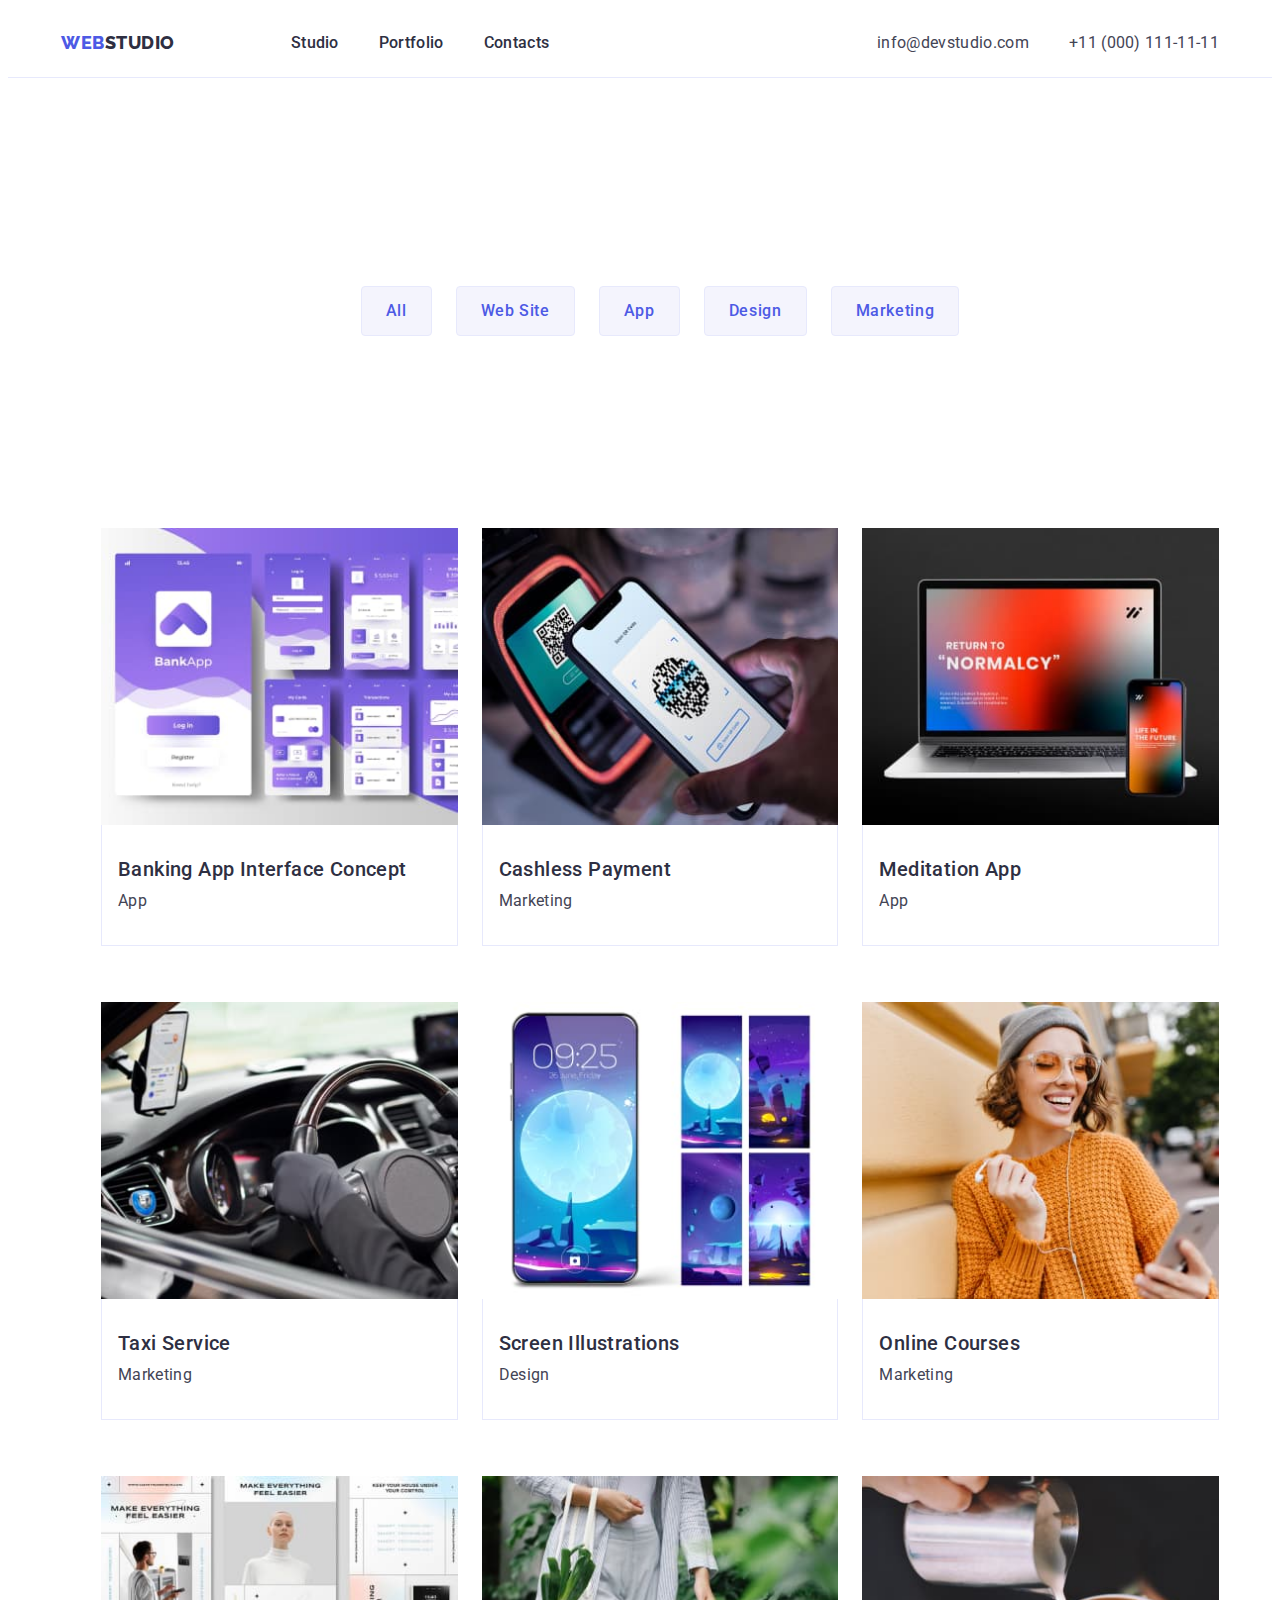
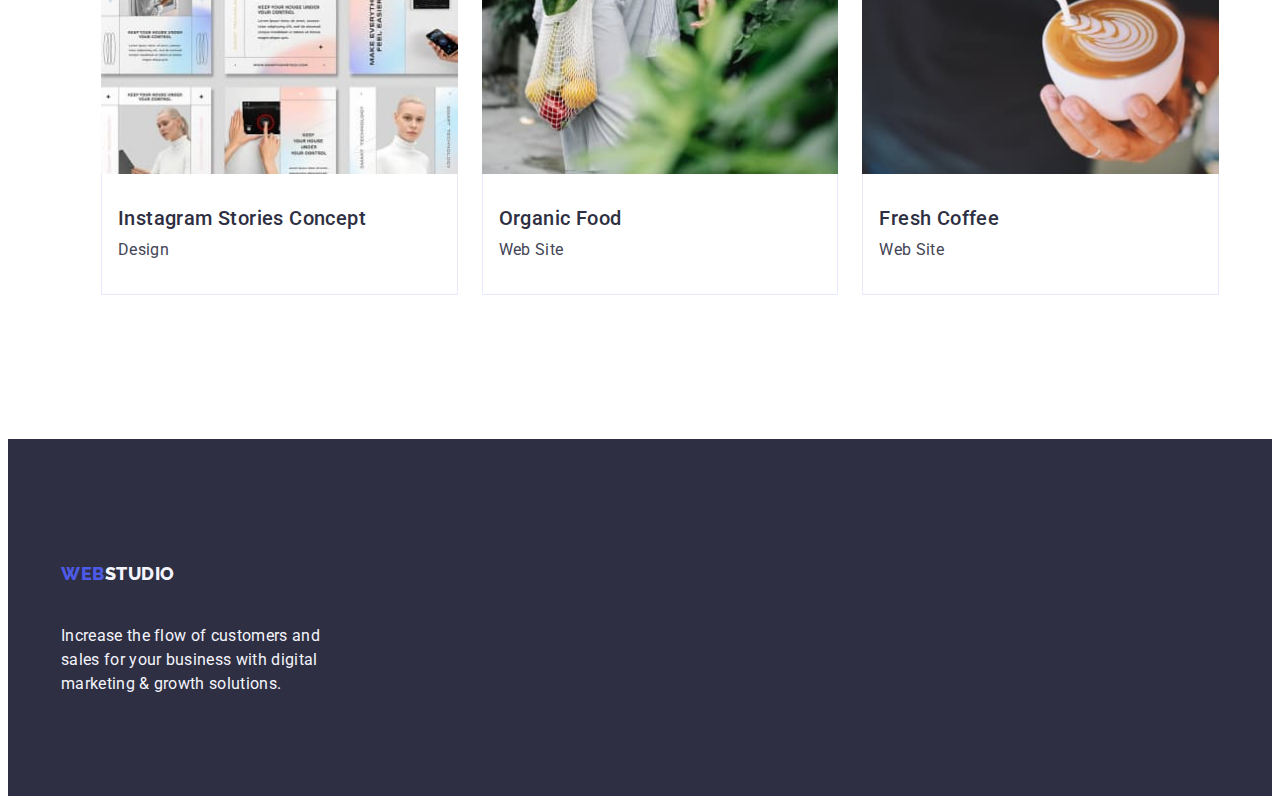
==== portfolio.html @ 6eb322ee "Initial commit" ====
<!DOCTYPE html>
<html lang="en">
  <head>
    <meta charset="UTF-8" />
    <meta name="viewport" content="width=device-width, initial-scale=1.0" />
    <title>Portfolio</title>
    <link rel="preconnect" href="https://fonts.googleapis.com" />
    <link rel="preconnect" href="https://fonts.gstatic.com" crossorigin />
    <link
      href="https://fonts.googleapis.com/css2?family=Raleway:wght@800&family=Roboto:wght@400;500;700&display=swap"
      rel="stylesheet"
    />
    <link
      rel="stylesheet"
      href="https://cdnjs.cloudflare.com/ajax/libs/modern-normalize/2.0.0/modern-normalize.min.css"
      integrity="sha512-4xo8blKMVCiXpTaLzQSLSw3KFOVPWhm/TRtuPVc4WG6kUgjH6J03IBuG7JZPkcWMxJ5huwaBpOpnwYElP/m6wg=="
      crossorigin="anonymous"
      referrerpolicy="no-referrer"
    />
    <link rel="stylesheet" href="css/styles.css" />
  </head>
  <body class="portfolio">
    <!-- Header -->
    <header class="headder-top">
      <div class="container nav-container">
        <nav class="link nav-headder">
          <a href="/" class="logo-link link"
            >Web<span class="link-header">Studio</span></a
          >

          <ul class="list hedder-menu">
            <li class="list-item">
              <a href="./index.html" class="nav-link link">Studio</a>
            </li>
            <li class="list-item">
              <a href="./portfolio.html" class="nav-link link">Portfolio</a>
            </li>
            <li class="list-item">
              <a href="" class="nav-link link">Contacts</a>
            </li>
          </ul>
        </nav>

        <address class="address">
          <ul class="list adress-list">
            <li class="contact-link">
              <a href="maito:info@devstudio.com" class="contact-link link"
                >info@devstudio.com</a
              >
            </li>
            <li class="contact-link">
              <a href="tel:+110001111111" class="contact-link link"
                >+11 (000) 111-11-11</a
              >
            </li>
          </ul>
        </address>
      </div>
    </header>

    <!-- main content -->
    <!-- section 1 -->
    <main>
      <section class="section portfolio">
        <div class="container">
          <h1 class="visually-hidden">Apps</h1>
          <ul class="list portfolio-buuton">
            <li>
              <button type="button" class="button-portfolio">All</button>
            </li>
            <li>
              <button type="button" class="button-portfolio">Web Site</button>
            </li>
            <li>
              <button type="button" class="button-portfolio">App</button>
            </li>
            <li>
              <button type="button" class="button-portfolio">Design</button>
            </li>
            <li>
              <button type="button" class="button-portfolio">Marketing</button>
            </li>
          </ul>

          <ul class="list portfolio-apps">
            <li class="portfolio-apps-list link">
              <a href="" class="link">
                <img
                  src="./images/img.jpg"
                  alt="Banking App Interface Concept"
                  width="360"
                  class="img"
                />

                <div class="portfolio-apps-text">
                  <h2 class="portfolio-title">Banking App Interface Concept</h2>
                  <p class="portfolio-text">App</p>
                </div>
              </a>
            </li>
            <li class="link portfolio-apps-list">
              <a href="" class="link">
                <img
                  src="./images/cashless.jpg"
                  alt="Cashless Payment"
                  width="360"
                  class="img"
                />

                <div class="portfolio-apps-text">
                  <h2 class="portfolio-title">Cashless Payment</h2>
                  <p class="portfolio-text">Marketing</p>
                </div>
              </a>
            </li>
            <li class="link portfolio-apps-list">
              <a href="" class="link">
                <img
                  src="./images/meditation.jpg"
                  alt="Meditation App"
                  width="360"
                  class="img"
                />

                <div class="portfolio-apps-text">
                  <h2 class="portfolio-title">Meditation App</h2>
                  <p class="portfolio-text">App</p>
                </div>
              </a>
            </li>
            <li class="link portfolio-apps-list">
              <a href="" class="link">
                <img
                  src="./images/taxi.jpg"
                  alt="Taxi Service"
                  width="360"
                  class="img"
                />

                <div class="portfolio-apps-text">
                  <h2 class="portfolio-title">Taxi Service</h2>
                  <p class="portfolio-text">Marketing</p>
                </div>
              </a>
            </li>
            <li class="link portfolio-apps-list">
              <a href="" class="link">
                <img
                  src="./images/screen.jpg"
                  alt="Screen Illustrations"
                  width="360"
                  class="img"
                />

                <div class="portfolio-apps-text">
                  <h2 class="portfolio-title">Screen Illustrations</h2>
                  <p class="portfolio-text">Design</p>
                </div>
              </a>
            </li>
            <li class="link portfolio-apps-list">
              <a href="" class="link">
                <img
                  src="./images/online.jpg"
                  alt="Online Courses"
                  width="360"
                  class="img"
                />

                <div class="portfolio-apps-text">
                  <h2 class="portfolio-title">Online Courses</h2>
                  <p class="portfolio-text">Marketing</p>
                </div>
              </a>
            </li>
            <li class="link portfolio-apps-list">
              <a href="" class="link">
                <img
                  src="./images/intagram.jpg"
                  alt="Instagram Stories Concept"
                  width="360"
                  class="img"
                />

                <div class="portfolio-apps-text">
                  <h2 class="portfolio-title">Instagram Stories Concept</h2>
                  <p class="portfolio-text">Design</p>
                </div>
              </a>
            </li>
            <li class="link portfolio-apps-list">
              <a href="" class="link">
                <img
                  src="./images/organic.jpg"
                  alt="Organic Food"
                  width="360"
                  class="img"
                />

                <div class="portfolio-apps-text">
                  <h2 class="portfolio-title">Organic Food</h2>
                  <p class="portfolio-text">Web Site</p>
                </div>
              </a>
            </li>
            <li class="link portfolio-apps-list">
              <a href="" class="link">
                <img
                  src="./images/fresh.jpg"
                  alt="Fresh Coffee"
                  width="360"
                  class="img"
                />

                <div class="portfolio-apps-text">
                  <h2 class="portfolio-title">Fresh Coffee</h2>
                  <p class="portfolio-text">Web Site</p>
                </div>
              </a>
            </li>
          </ul>
        </div>
      </section>
    </main>
    <!-- footer -->
    <footer class="footer">
      <div class="container">
        <a
          href="/"
          class="logo-footer logo-link link"
          style="display: inline-block"
          >Web<span class="link-footer">Studio</span></a
        >
        <p class="text-footer">
          Increase the flow of customers and sales for your business with
          digital marketing & growth solutions.
        </p>
      </div>
    </footer>
  </body>
</html>
---- css/styles.css ----
:root {
    --main-color: #434455;
    --link-color: #2e2f42;
    --logo-color: #4d5ae5;
    --span-color: #2e2f42;
    --contact-color: #434455;
}

body.main {
    color: #434455;
    background-color: #FFFFFF;
    font-family: "Roboto", sans-serif;
    width: 100%;
}

ul {
    list-style-type: none;
    margin-left: 0;
}

h1, h2, h3, h4, h5, h6, p{
    margin: 0;
  }

img {
    display: block;
    max-width: 100%;
    height: auto;
}
/* site nav */
.container {
    max-width: 1158px;
    padding-left: 15px;
    padding-right: 15px; 
    margin-left:  auto;
    margin-right: auto;
}

.nav-container {
    display: flex;
    align-items: center;
    justify-content: space-between;
}
.nav-headder {
    display: flex;
    align-self: center;
    align-items: center; 
}

.headder-top {
    border-bottom: 1px solid #e7e9fc;
}

.link {
    text-decoration: none;
}
.logo-link {
    margin-right: 76px;
    padding: 24px 0;
    font-family: Raleway, sans-serif;
    color: var(--iris, #4d5ae5);
    font-size: 18px;
    font-weight: 800;
    line-height: 1.17;
    letter-spacing: 0.54px;
    text-transform: uppercase;
}
.link-header {
    color: var(--navyblue, #2E2F42);
    font-family: "Raleway", sans-serif;
    font-size: 18px;
    font-style: normal;
    font-weight: 800;
    line-height: 21px;
    letter-spacing: 0.54px;
    text-transform: uppercase;
    line-height: 1.17
}

.list {
    list-style: none;
}

.hedder-menu {
    display: flex;
    align-self: center;
    gap: 40px;
}
.list-item {
    color: #2e2f42;
    font-weight: 500;
    font-size: 16px;
    line-height: 1.5;
    letter-spacing: 0.02em;
    display: block;
}
.list-item:hover {
    color: #404bbf;
}

.list-item:focus{
    color: #404bbf;
}
.nav-link {
    color: #2e2f42;
    font-weight: 500;
    font-size: 16px;
    line-height: 1.5;
    letter-spacing: 0.02em;
    transition: color 0.3s ease;
    padding: 24px 0;
}

.nav-link:focus {
    color: #404bbf;
}

.nav-link:hover {
    color: #404bbf;
}

address {
    font-style: normal;
}
.adress-list {
    display: flex;
    gap: 40px;
}
.contact-list {
    display: block;
    padding: 24px 0;
}
.contact-link {
    font-size: 16px;
    line-height: 1.5;
    letter-spacing: 0.02em;
    color: #434455;
}

.contact-link {
    text-decoration: none;
}
.contact-link:hover,
.contact-link:focus {
    color: #404bbf;
}

/* main */
.custom-section{
    background-color: #2e2f42;
    padding: 188px 0;
}
.hero-text {
    color: #ffffff;
    text-align: center;
    font-size: 56px;
    font-weight: 700;
    line-height: 1.07;
    letter-spacing: 0.02em;
    max-width: 496px;
    margin: 0 auto;
    margin-bottom: 48px;
}

.hero-button {
    background-color: #4D5AE5; 
    display: block;
    min-width: 169px;
    font-family: "Roboto", sans-serif;
    font-weight: 500;
    font-size: 16px;
    line-height: 1.5;
    letter-spacing: 0.04em;
    color: #ffffff;
    cursor: pointer;
    height: 56px;
    border: none;
   border-radius: 4px;
   margin-top: 48px;
  margin: 0 auto ;
  min-width: 169px;

}

.hero-button:hover {
    background: var(--ocean, #404BBF);
}
.hero-button:focus {
    background: var(--ocean, #404BBF);
}

/* section two */
.section-two {
    padding: 120px 0;
}

.section-two-list {
    display: flex;
    gap: 24px;
}

.section-two-list-order {
    width: calc((100% - 72px) / 4);
}
.visually-hidden {
    position: absolute;
    width: 1px;
    height: 1px;
    margin: -1px;
    border: 0;
    padding: 0;
    white-space: nowrap;
    clip-path: inset(100%);
    clip: rect(0 0 0 0);
    overflow: hidden;
}
.section-two-title {
    color: #2e2f42;
    font-size: 20px;
    font-weight: 500;
    line-height: 1.2;
    letter-spacing: 0.02em;
    margin-bottom: 8px;
}
.section-two-text {
    color: var(--slate, #434455);
    font-size: 16px;
    font-weight: 400;
    line-height: 1.5;
    letter-spacing: 0.02em;
}
/* section 3 */
.section-three {
    padding-bottom: 120px;
    padding-top: 0;
}
.section-three-title {
    color: var(--navyblue, #2E2F42);
    text-align: center;
    font-size: 36px;
    font-weight: 700;
    line-height: 1.11;
    letter-spacing: 0.02em;
    text-transform: capitalize;
    margin-bottom: 72px; 
}

.section-thee-list {
    display: flex;
    gap: 24px;
}

.section-thee-list-order {
    width: calc((100% - 48px) / 3);
}
/* section 4 */
.section-our-team {
    background: var(--cloud, #F4F4FD);
    padding: 120px 0;
}

.section-four-tile {
    color: var(--navyblue, #2E2F42);
    text-align: center;
    font-size: 36px;
    font-weight: 700;
    line-height: 1.11;
    letter-spacing: 0.02em;
    text-transform: capitalize;
    margin-bottom: 72px;
}

.section-our-team-list {
    display: flex;
    gap: 24px;
}
.our-team {
    width: calc((100% - 72px) / 4);
    background-color: #FFFFFF;
    border-radius: 0px 0px 4px 4px;
}

.team-name {
    padding: 32px 0;
}
.our-team-name {
    font-weight: 500;
    font-size: 20px;
    line-height: 1.2;
    letter-spacing: 0.02em;
    color: #2e2f42;
    text-align: center;
    margin-bottom: 8px;
}
.our-team-text {
    text-align: center;
}
/* footer */
.footer {
    background: var(--navyblue, #2E2F42);
    padding: 100px 0;
}

.logo-footer {
    display: inline-block;
    margin-bottom: 16px;
}

.link-footer {
    color: var(--cloud, #F4F4FD);
    font-family: Raleway;
    font-size: 18px;
    font-style: normal;
    font-weight: 800;
    line-height: 21px;
    letter-spacing: 0.54px;
    text-transform: uppercase;
}

.text-footer {
    color: #f4f4fd;
    font-size: 16px;
    font-weight: 400;
    line-height: 24px;
    letter-spacing: 0.32px;
    max-width: 264px;
}

/* portfolio */
body.portfolio {
    color: #434455;
    font-family: "Roboto", sans-serif;
}

.section {
    padding-top: 96px; 
    padding-bottom: 120px;
}
.portfolio-buuton {
    display: flex;
    justify-content: center;
    gap: 24px;
    margin-bottom: 72px;
    padding-top: 96px; padding-bottom: 120px; 
}
.button-portfolio {
    font-family: "Roboto", sans-serif;
    font-weight: 500;
    font-size: 16px;
    line-height: 1.5;
    letter-spacing: 0.04em;
    color: #4d5ae5;
    background-color:#F4F4FD;
    cursor: pointer;
    display: block;
    padding: 12px 24px;
    border: 1px solid #e7e9fc;
    border-radius: 4px;
}

.button-portfolio:hover {
    color: #FFFFFF;
    background-color: #404BBF;
    border: 1px solid transparent;
}

.button-portfolio:focus {
    color: #FFFFFF;
    background-color: #404BBF;
    border: 1px solid transparent;
}

.portfolio-apps {
    display: flex;
    flex-wrap: wrap; 
    column-gap: 24px;
    row-gap: 48px;
}

.portfolio-apps-list {
    width: calc((100% - 48px) / 3);
    background: white;
}

.portfolio-apps-text {
    padding: 32px 16px;
    border: 1px solid #e7e9fc;
    border-top: none;
    margin-bottom: 8px;
}
.portfolio-title {
    font-weight: 500;
    font-size: 20px;
    line-height: 1.2;
    letter-spacing: 0.02em;
    color: #2e2f42;
    margin-bottom: 8px;
}

.portfolio-text {
    font-size: 16px;
    line-height: 1.5;
    letter-spacing: 0.02em;
    color: #434455;
}
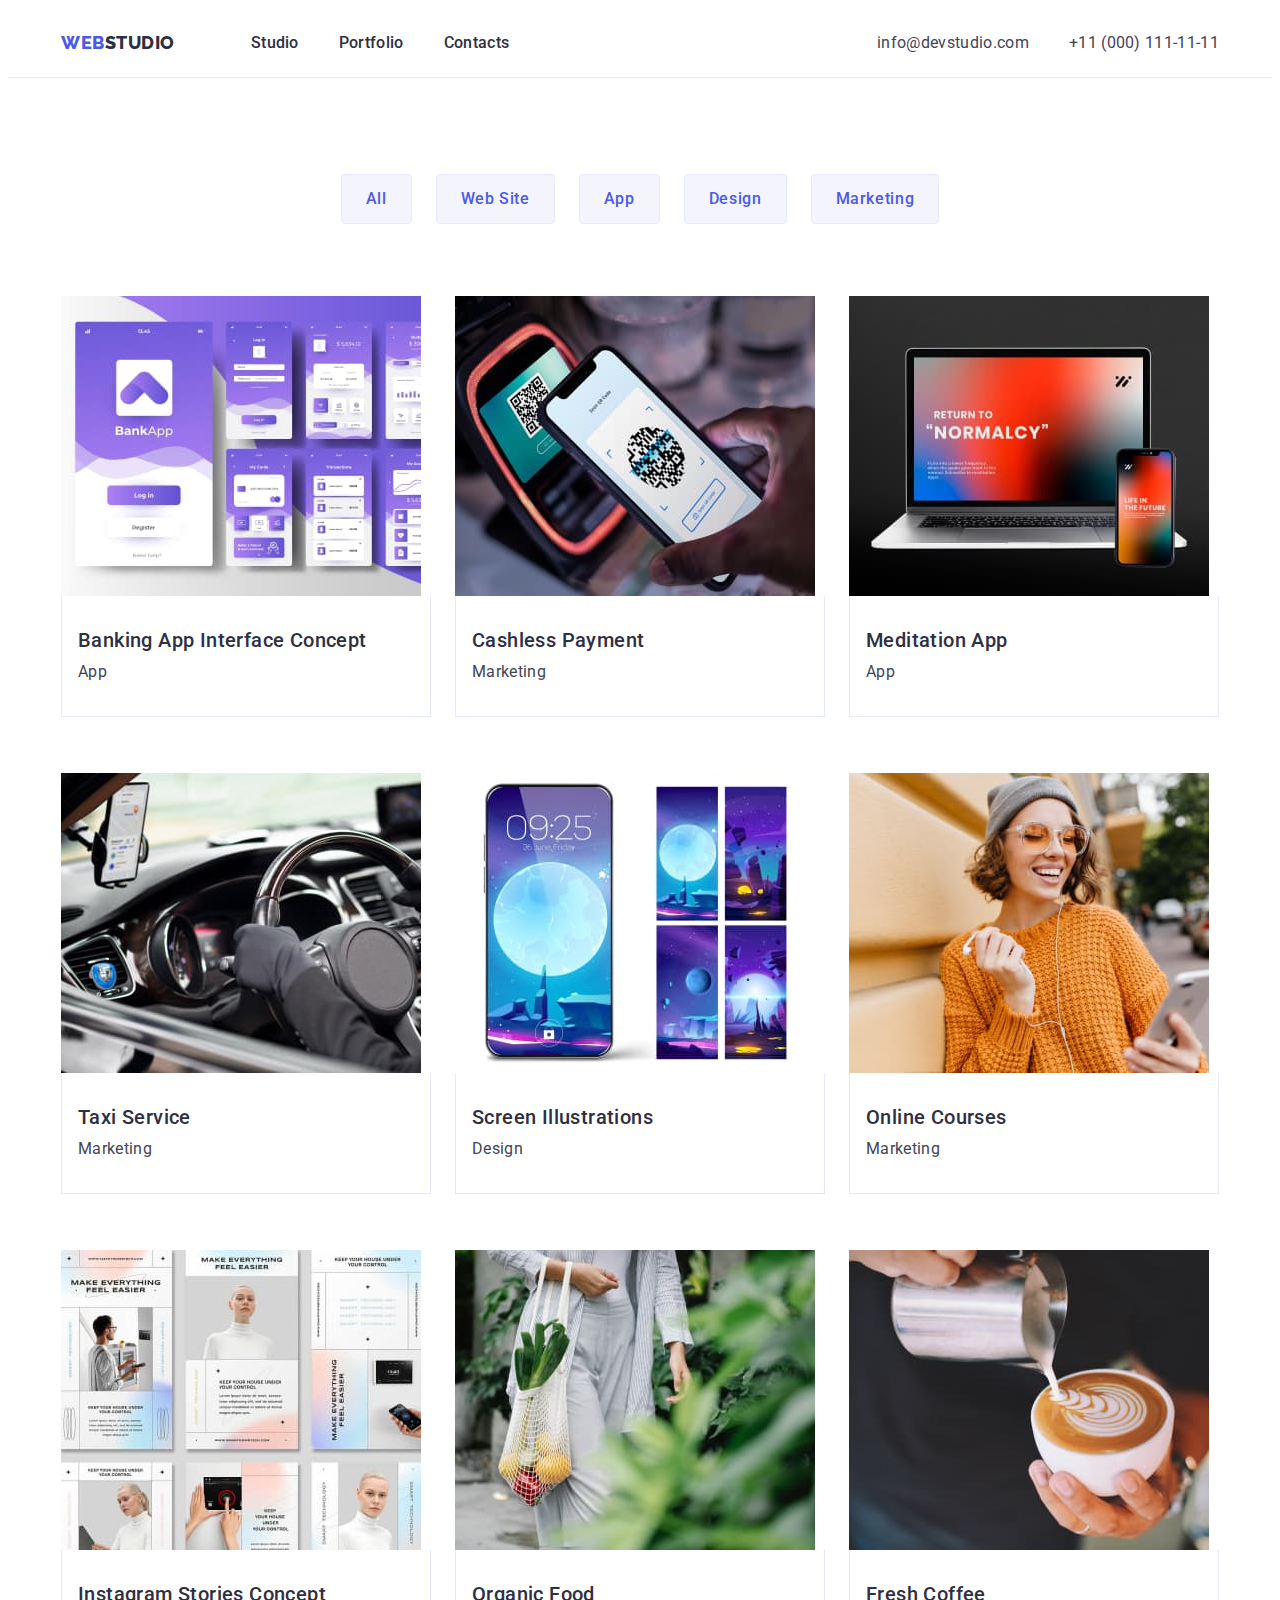
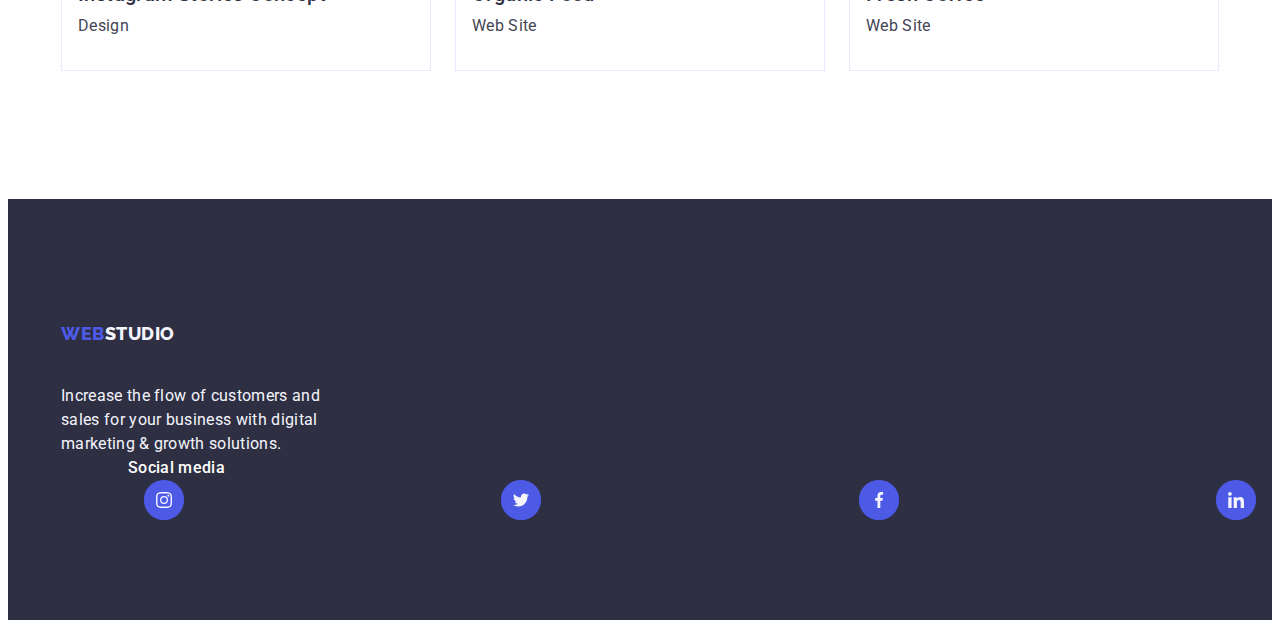
==== commit ac7d50e7: "almost done" ====
--- a/portfolio.html
+++ b/portfolio.html
@@ -84,13 +84,14 @@
 
           <ul class="list portfolio-apps">
             <li class="portfolio-apps-list link">
-              <a href="" class="link">
-                <img
+              <a href="" class="link portfolio-link">
+                <div class="galery__thumb"><img
                   src="./images/img.jpg"
                   alt="Banking App Interface Concept"
                   width="360"
                   class="img"
                 />
+                <p class="galery__overlay">14 Stylish and User-Friendly App Design Concepts · Task Manager App · Calorie Tracker App · Exotic Fruit Ecommerce App · Cloud Storage App</p></div>
 
                 <div class="portfolio-apps-text">
                   <h2 class="portfolio-title">Banking App Interface Concept</h2>
@@ -99,13 +100,14 @@
               </a>
             </li>
             <li class="link portfolio-apps-list">
-              <a href="" class="link">
-                <img
+              <a href="" class="link portfolio-link">
+                <div class="galery__thumb"><img
                   src="./images/cashless.jpg"
                   alt="Cashless Payment"
                   width="360"
                   class="img"
                 />
+                <p class="galery__overlay">14 Stylish and User-Friendly App Design Concepts · Task Manager App · Calorie Tracker App · Exotic Fruit Ecommerce App · Cloud Storage App</p></div>
 
                 <div class="portfolio-apps-text">
                   <h2 class="portfolio-title">Cashless Payment</h2>
@@ -114,13 +116,14 @@
               </a>
             </li>
             <li class="link portfolio-apps-list">
-              <a href="" class="link">
-                <img
+              <a href="" class="link portfolio-link">
+                <div class="galery__thumb"><img
                   src="./images/meditation.jpg"
                   alt="Meditation App"
                   width="360"
                   class="img"
                 />
+                <p class="galery__overlay">14 Stylish and User-Friendly App Design Concepts · Task Manager App · Calorie Tracker App · Exotic Fruit Ecommerce App · Cloud Storage App</p></div>
 
                 <div class="portfolio-apps-text">
                   <h2 class="portfolio-title">Meditation App</h2>
@@ -129,13 +132,14 @@
               </a>
             </li>
             <li class="link portfolio-apps-list">
-              <a href="" class="link">
-                <img
+              <a href="" class="link portfolio-link">
+                <div class="galery__thumb"><img
                   src="./images/taxi.jpg"
                   alt="Taxi Service"
                   width="360"
                   class="img"
                 />
+                <p class="galery__overlay">14 Stylish and User-Friendly App Design Concepts · Task Manager App · Calorie Tracker App · Exotic Fruit Ecommerce App · Cloud Storage App</p></div>
 
                 <div class="portfolio-apps-text">
                   <h2 class="portfolio-title">Taxi Service</h2>
@@ -144,13 +148,14 @@
               </a>
             </li>
             <li class="link portfolio-apps-list">
-              <a href="" class="link">
-                <img
+              <a href="" class="link portfolio-link">
+                <div class="galery__thumb"><img
                   src="./images/screen.jpg"
                   alt="Screen Illustrations"
                   width="360"
                   class="img"
                 />
+                <p class="galery__overlay">14 Stylish and User-Friendly App Design Concepts · Task Manager App · Calorie Tracker App · Exotic Fruit Ecommerce App · Cloud Storage App</p></div>
 
                 <div class="portfolio-apps-text">
                   <h2 class="portfolio-title">Screen Illustrations</h2>
@@ -159,13 +164,14 @@
               </a>
             </li>
             <li class="link portfolio-apps-list">
-              <a href="" class="link">
-                <img
+              <a href="" class="link portfolio-link">
+                <div class="galery__thumb"><img
                   src="./images/online.jpg"
                   alt="Online Courses"
                   width="360"
                   class="img"
                 />
+                <p class="galery__overlay">14 Stylish and User-Friendly App Design Concepts · Task Manager App · Calorie Tracker App · Exotic Fruit Ecommerce App · Cloud Storage App</p></div>
 
                 <div class="portfolio-apps-text">
                   <h2 class="portfolio-title">Online Courses</h2>
@@ -174,13 +180,14 @@
               </a>
             </li>
             <li class="link portfolio-apps-list">
-              <a href="" class="link">
-                <img
+              <a href="" class="link portfolio-link">
+                <div class="galery__thumb"><img
                   src="./images/intagram.jpg"
                   alt="Instagram Stories Concept"
                   width="360"
                   class="img"
                 />
+                <p class="galery__overlay">14 Stylish and User-Friendly App Design Concepts · Task Manager App · Calorie Tracker App · Exotic Fruit Ecommerce App · Cloud Storage App</p></div>
 
                 <div class="portfolio-apps-text">
                   <h2 class="portfolio-title">Instagram Stories Concept</h2>
@@ -189,13 +196,14 @@
               </a>
             </li>
             <li class="link portfolio-apps-list">
-              <a href="" class="link">
-                <img
+              <a href="" class="link portfolio-link">
+                <div class="galery__thumb"><img
                   src="./images/organic.jpg"
                   alt="Organic Food"
                   width="360"
                   class="img"
                 />
+                <p class="galery__overlay">14 Stylish and User-Friendly App Design Concepts · Task Manager App · Calorie Tracker App · Exotic Fruit Ecommerce App · Cloud Storage App</p></div>
 
                 <div class="portfolio-apps-text">
                   <h2 class="portfolio-title">Organic Food</h2>
@@ -204,13 +212,14 @@
               </a>
             </li>
             <li class="link portfolio-apps-list">
-              <a href="" class="link">
-                <img
+              <a href="" class="link portfolio-link">
+                <div class="galery__thumb"><img
                   src="./images/fresh.jpg"
                   alt="Fresh Coffee"
                   width="360"
                   class="img"
                 />
+                <p class="galery__overlay">14 Stylish and User-Friendly App Design Concepts · Task Manager App · Calorie Tracker App · Exotic Fruit Ecommerce App · Cloud Storage App</p></div>
 
                 <div class="portfolio-apps-text">
                   <h2 class="portfolio-title">Fresh Coffee</h2>
@@ -236,6 +245,40 @@
           digital marketing & growth solutions.
         </p>
       </div>
+    </div>
+    <div class="footer__social">
+      <p class="footer__social-title">Social media</p>
+      <ul class="social-links list">
+        <li class="social-links__thumb">
+          <a href="" class="social-links__link link" target="_blank" rel="noopener noreferrer">
+            <svg class="social-links__icon" width="40" height="40">
+              <use href="./images/icons.svg#icon-insta"></use>
+            </svg>
+          </a>
+        </li>
+        <li class="social-links__thumb">
+          <a href="" class="social-links__link link" target="_blank" rel="noopener noreferrer">
+            <svg class="social-links__icon" width="40" height="40">
+              <use href="./images/icons.svg#icon-twitter"></use>
+            </svg>
+          </a>
+        </li>
+        <li class="social-links__thumb">
+          <a href="" class="social-links__link link" target="_blank" rel="noopener noreferrer">
+            <svg class="social-links__icon" width="40" height="40">
+              <use href="./images/icons.svg#icon-facebook"></use>
+            </svg>
+          </a>
+        </li>
+        <li class="social-links__thumb">
+          <a href="" class="social-links__link link" target="_blank" rel="noopener noreferrer">
+            <svg class="social-links__icon" width="40" height="40">
+              <use href="./images/icons.svg#icon-linkedin"></use>
+            </svg>
+          </a>
+        </li>
+      </ul>
+    </div>
     </footer>
   </body>
 </html>
--- a/css/styles.css
+++ b/css/styles.css
@@ -4,6 +4,8 @@
     --logo-color: #4d5ae5;
     --span-color: #2e2f42;
     --contact-color: #434455;
+    --transition-props: 250ms cubic-bezier(0.4, 0, 0.2, 1);
+    --backdrop-bg: rgba(46, 47, 66, 0.40);
 }
 
 body.main {
@@ -13,10 +15,6 @@
     width: 100%;
 }
 
-ul {
-    list-style-type: none;
-    margin-left: 0;
-}
 
 h1, h2, h3, h4, h5, h6, p{
     margin: 0;
@@ -79,6 +77,8 @@
 
 .list {
     list-style: none;
+    padding: 0;
+    margin: 0;
 }
 
 .hedder-menu {
@@ -101,6 +101,21 @@
 .list-item:focus{
     color: #404bbf;
 }
+.current {
+    color: #404bbf;
+}
+
+.current::after {
+    position: absolute;
+    bottom: -1px;
+    left: 0;
+    display: block;
+    height: 4px;
+    width: 100%;
+    content: '';
+    border-radius: 2px;
+    background-color: #404bbf;
+  }
 .nav-link {
     color: #2e2f42;
     font-weight: 500;
@@ -147,8 +162,13 @@
 
 /* main */
 .custom-section{
-    background-color: #2e2f42;
+    max-width: 1440px;
     padding: 188px 0;
+    background-size: cover;
+  background-repeat: no-repeat;
+  background-position: center;
+  background-image: linear-gradient(rgba(46, 47, 66, 0.7),
+        rgba(46, 47, 66, 0.7)), url(../images/background/7e83b6c8ee4603ea892aa8aaebb3c5fe.jpg)
 }
 .hero-text {
     color: #ffffff;
@@ -198,6 +218,16 @@
     display: flex;
     gap: 24px;
 }
+
+.features__icon-thumb {
+    display: flex;
+    justify-content: center;
+    align-items: center;
+    margin-bottom: 8px;
+    padding: 24px 0;
+    border-radius: 4px;
+    background-color: #F4F4FD;
+  }
 
 .section-two-list-order {
     width: calc((100% - 72px) / 4);
@@ -256,7 +286,7 @@
 /* section 4 */
 .section-our-team {
     background: var(--cloud, #F4F4FD);
-    padding: 120px 0;
+    padding: 120px 120px;
 }
 
 .section-four-tile {
@@ -278,6 +308,7 @@
     width: calc((100% - 72px) / 4);
     background-color: #FFFFFF;
     border-radius: 0px 0px 4px 4px;
+    box-shadow: 0px 2px 1px 0px rgba(46, 47, 66, 0.08), 0px 1px 1px 0px rgba(46, 47, 66, 0.16), 0px 1px 6px 0px rgba(46, 47, 66, 0.08);
 }
 
 .team-name {
@@ -295,6 +326,53 @@
 .our-team-text {
     text-align: center;
 }
+  .social-links {
+    display: flex;
+    justify-content: space-between;
+    align-items: center;
+    padding: 0 16px;
+  }
+
+  .social-links__link {
+    display: flex;
+    justify-content: center;
+    align-items: center;
+    width: 40px;
+    height: 40px;
+    border-radius: 50%;
+    background-color: #404BBF;
+  }
+
+  /* section 5 */
+.customers {
+    padding: 120px 0;
+}
+
+.customers__title {
+    margin-bottom: 72px;
+    color: var(--navyblue, #2E2F42);
+text-align: center;
+font-size: 36px;
+font-weight: 700;
+line-height: 40px;
+letter-spacing: 0.72px;
+text-transform: capitalize;
+}
+
+.customers__list {
+    display: flex;
+    justify-content: space-between;
+    align-items: center;
+    gap: 24px;
+}
+
+.customers__item {
+    flex-grow: 1;
+    padding: 16px 0;
+    border: 1px solid #8E8F99;
+    border-radius: 4px;
+    text-align: center;
+  }
 /* footer */
 .footer {
     background: var(--navyblue, #2E2F42);
@@ -326,6 +404,17 @@
     max-width: 264px;
 }
 
+.footer__social {
+    margin-left: 120px;
+}
+
+.footer__social-title {
+    color: var(--white, #FFF);
+font-size: 16px;
+font-weight: 500;
+line-height: 24px;
+letter-spacing: 0.32px;
+}
 /* portfolio */
 body.portfolio {
     color: #434455;
@@ -341,7 +430,6 @@
     justify-content: center;
     gap: 24px;
     margin-bottom: 72px;
-    padding-top: 96px; padding-bottom: 120px; 
 }
 .button-portfolio {
     font-family: "Roboto", sans-serif;
@@ -382,6 +470,9 @@
     background: white;
 }
 
+.portfolio-apps-list:hover {
+    box-shadow: 0px 2px 1px 0px rgba(46, 47, 66, 0.08), 0px 1px 1px 0px rgba(46, 47, 66, 0.16), 0px 1px 6px 0px rgba(46, 47, 66, 0.08);
+}
 .portfolio-apps-text {
     padding: 32px 16px;
     border: 1px solid #e7e9fc;
@@ -402,4 +493,26 @@
     line-height: 1.5;
     letter-spacing: 0.02em;
     color: #434455;
+}
+
+.galery__thumb {
+    position: relative;
+    overflow: hidden;
+}  
+
+.galery__overlay {
+    position: absolute;
+    top: 100%;
+    left: 0px;
+    padding: 40px 32px;
+    height: 100%;
+    line-height: 1.5;
+    letter-spacing: 0.02em;
+    color: #ffffff;
+    background-color: #404BBF;
+    transition: top var(--transition-props);
+}
+
+.portfolio-link:hover .galery__overlay, .portfolio-link:focus .galery__overlay {
+    top: 0;
 }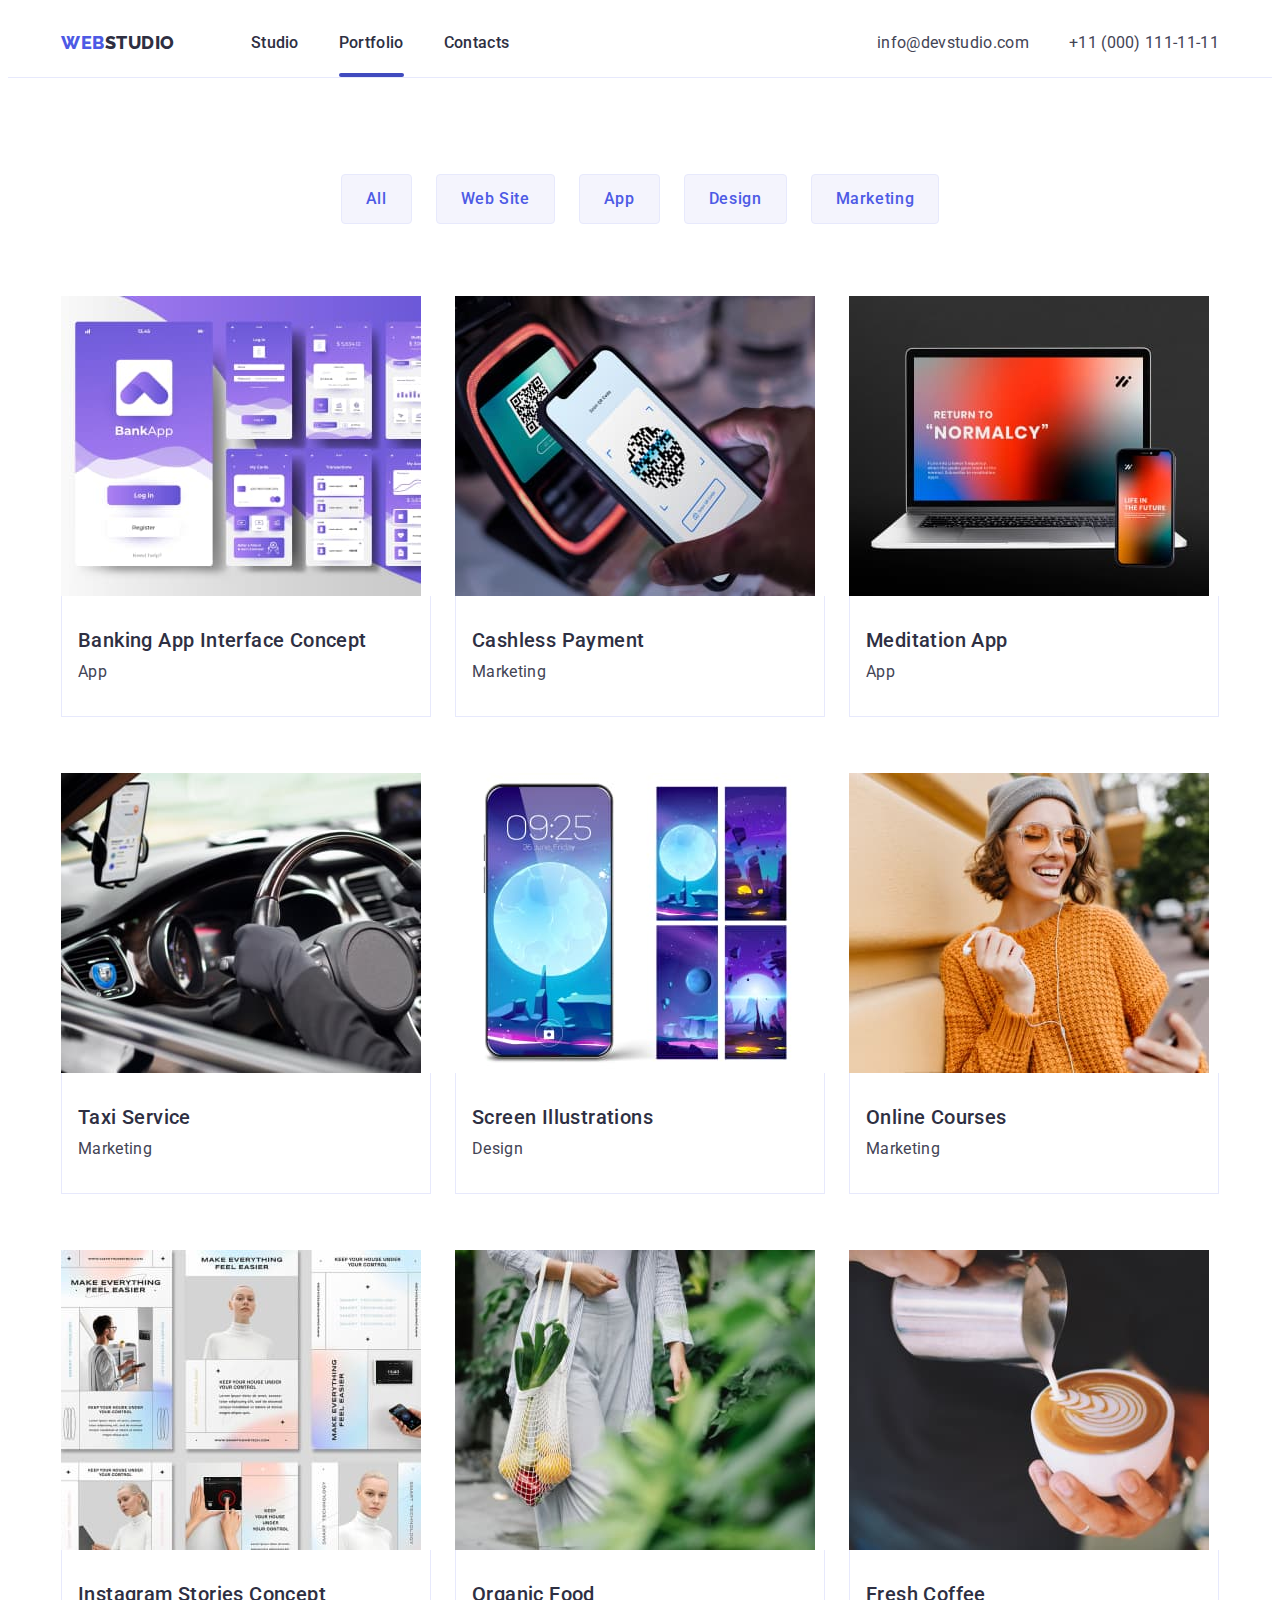
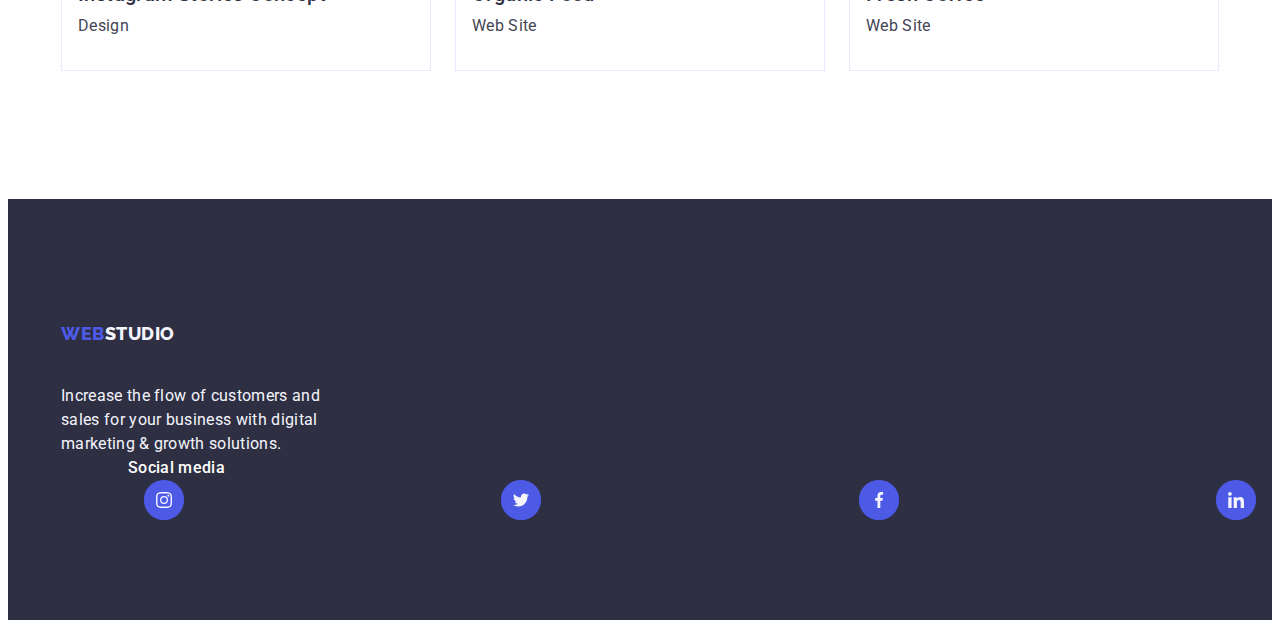
==== commit 0d6e5c63: "риска у меню" ====
--- a/portfolio.html
+++ b/portfolio.html
@@ -33,7 +33,7 @@
               <a href="./index.html" class="nav-link link">Studio</a>
             </li>
             <li class="list-item">
-              <a href="./portfolio.html" class="nav-link link">Portfolio</a>
+              <a href="./portfolio.html" class="nav-link current link">Portfolio</a>
             </li>
             <li class="list-item">
               <a href="" class="nav-link link">Contacts</a>
--- a/css/styles.css
+++ b/css/styles.css
@@ -103,18 +103,19 @@
 }
 .current {
     color: #404bbf;
+    position: relative;
 }
 
 .current::after {
     position: absolute;
     bottom: -1px;
     left: 0;
-    display: block;
     height: 4px;
     width: 100%;
     content: '';
     border-radius: 2px;
     background-color: #404bbf;
+    display: block;
   }
 .nav-link {
     color: #2e2f42;
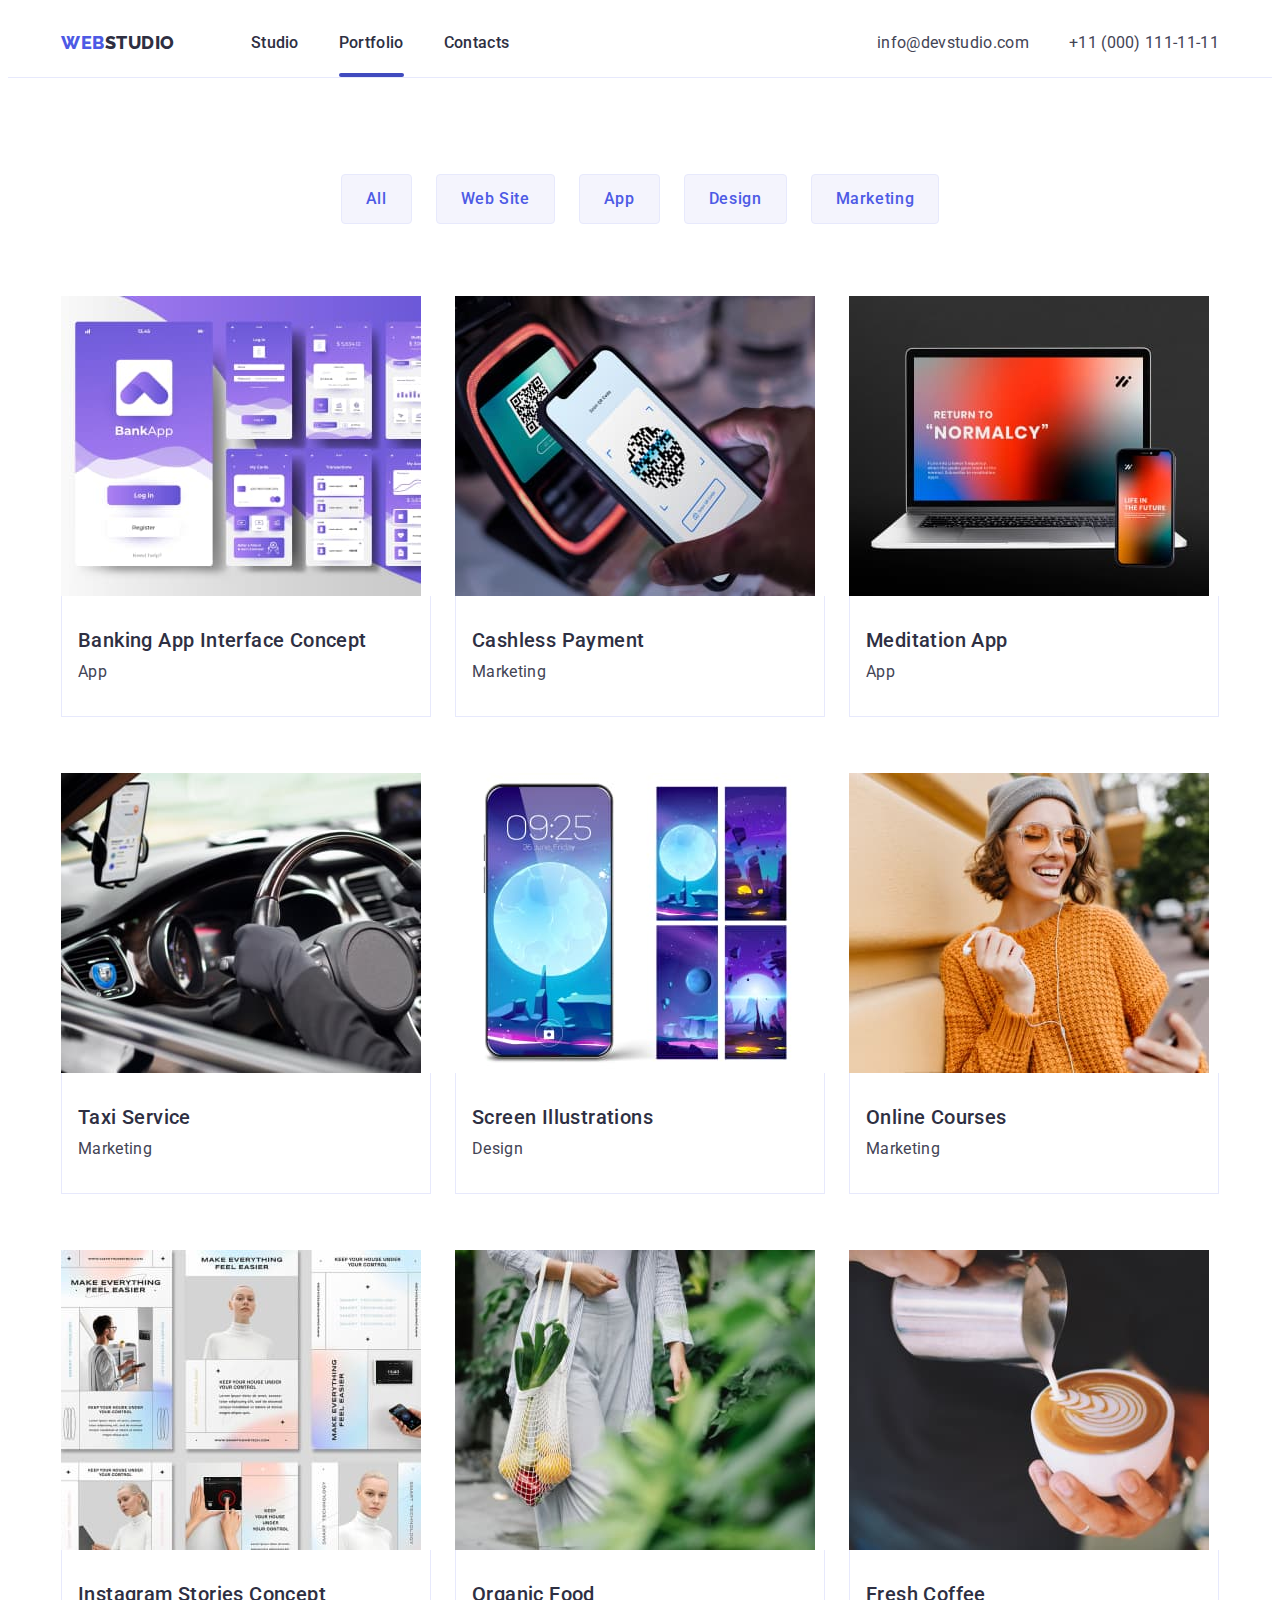
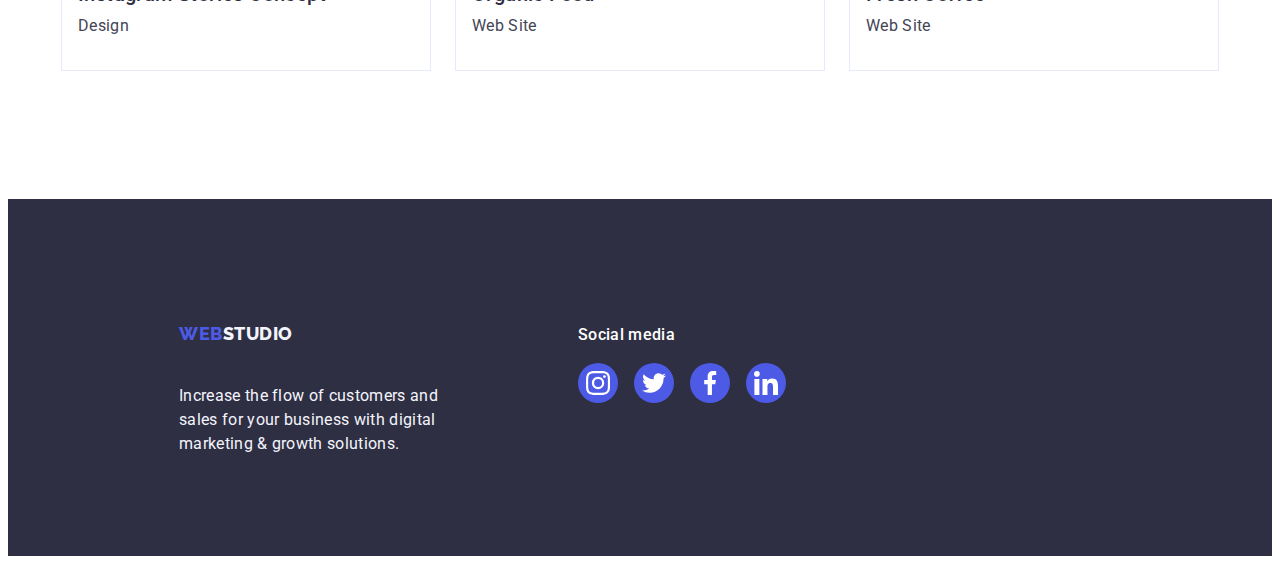
==== commit 0af0306a: "added one margin in footer" ====
--- a/portfolio.html
+++ b/portfolio.html
@@ -233,52 +233,73 @@
     </main>
     <!-- footer -->
     <footer class="footer">
-      <div class="container">
-        <a
-          href="/"
-          class="logo-footer logo-link link"
-          style="display: inline-block"
-          >Web<span class="link-footer">Studio</span></a
-        >
-        <p class="text-footer">
-          Increase the flow of customers and sales for your business with
-          digital marketing & growth solutions.
-        </p>
+      <div class="main-footer">
+        <div class="container container-footer">
+          <a
+            href="/"
+            class="logo-footer logo-link-footer link"
+            style="display: inline-block"
+            >Web<span class="link-footer">Studio</span></a
+          >
+          <p class="text-footer">
+            Increase the flow of customers and sales for your business with
+            digital marketing & growth solutions.
+          </p>
+        </div>
+        <div class="footer__social">
+          <p class="footer__social-title">Social media</p>
+          <ul class="footer-social-list list">
+            <li class="footer-social-item">
+              <a
+                href=""
+                class="footer-socials-link link"
+                target="_blank"
+                rel="noopener noreferrer"
+              >
+                <svg class="social-links__icon" width="24" height="24">
+                  <use href="./images/icons.svg#icon-instagram"></use>
+                </svg>
+              </a>
+            </li>
+            <li class="footer-social-item">
+              <a
+                href=""
+                class="footer-socials-link link"
+                target="_blank"
+                rel="noopener noreferrer"
+              >
+                <svg class="social-links__icon" width="24" height="24">
+                  <use href="./images/icons.svg#icon-twitter"></use>
+                </svg>
+              </a>
+            </li>
+            <li class="footer-social-item">
+              <a
+                href=""
+                class="footer-socials-link link"
+                target="_blank"
+                rel="noopener noreferrer"
+              >
+                <svg class="social-links__icon" width="24" height="24">
+                  <use href="./images/icons.svg#icon-facebook"></use>
+                </svg>
+              </a>
+            </li>
+            <li class="footer-social-item">
+              <a
+                href=""
+                class="footer-socials-link link"
+                target="_blank"
+                rel="noopener noreferrer"
+              >
+                <svg class="social-links__icon" width="24" height="24">
+                  <use href="./images/icons.svg#icon-linkedin"></use>
+                </svg>
+              </a>
+            </li>
+          </ul>
+        </div>
       </div>
-    </div>
-    <div class="footer__social">
-      <p class="footer__social-title">Social media</p>
-      <ul class="social-links list">
-        <li class="social-links__thumb">
-          <a href="" class="social-links__link link" target="_blank" rel="noopener noreferrer">
-            <svg class="social-links__icon" width="40" height="40">
-              <use href="./images/icons.svg#icon-insta"></use>
-            </svg>
-          </a>
-        </li>
-        <li class="social-links__thumb">
-          <a href="" class="social-links__link link" target="_blank" rel="noopener noreferrer">
-            <svg class="social-links__icon" width="40" height="40">
-              <use href="./images/icons.svg#icon-twitter"></use>
-            </svg>
-          </a>
-        </li>
-        <li class="social-links__thumb">
-          <a href="" class="social-links__link link" target="_blank" rel="noopener noreferrer">
-            <svg class="social-links__icon" width="40" height="40">
-              <use href="./images/icons.svg#icon-facebook"></use>
-            </svg>
-          </a>
-        </li>
-        <li class="social-links__thumb">
-          <a href="" class="social-links__link link" target="_blank" rel="noopener noreferrer">
-            <svg class="social-links__icon" width="40" height="40">
-              <use href="./images/icons.svg#icon-linkedin"></use>
-            </svg>
-          </a>
-        </li>
-      </ul>
-    </div>
     </footer>
   </body>
 </html>
--- a/css/styles.css
+++ b/css/styles.css
@@ -313,7 +313,9 @@
 }
 
 .team-name {
-    padding: 32px 0;
+    padding-top: 32px;
+  padding-bottom: 32px;
+  border-radius: 0px 0px 4px 4px;
 }
 .our-team-name {
     font-weight: 500;
@@ -326,22 +328,39 @@
 }
 .our-team-text {
     text-align: center;
+    padding-bottom: 8px;
 }
   .social-links {
-    display: flex;
-    justify-content: space-between;
-    align-items: center;
-    padding: 0 16px;
-  }
-
-  .social-links__link {
     display: flex;
     justify-content: center;
     align-items: center;
+    gap: 24px;
+    margin-left: 16px;
+    margin-right: 16px;
+  }
+.social-links__thumb {
     width: 40px;
-    height: 40px;
-    border-radius: 50%;
-    background-color: #404BBF;
+  height: 40px;
+}
+  .social-links__link {
+    display: flex;
+  align-items: center;
+  justify-content: center;
+  position: relative;
+  width: 100%;
+  height: 100%;
+  background-color: #4d5ae5;
+  border-radius: 50%;
+  cursor: pointer;
+  transition: background-color 250ms cubic-bezier(0.4, 0, 0.2, 1);
+  }
+
+  .social-links__icon {
+    position: absolute;
+  top: 50%;
+  left: 50%;
+  transform: translate(-50%, -50%);
+  fill: white;
   }
 
   /* section 5 */
@@ -367,6 +386,10 @@
     gap: 24px;
 }
 
+.customers-list-item {
+    width: 168px;
+  height: 88px;
+}
 .customers__item {
     flex-grow: 1;
     padding: 16px 0;
@@ -374,17 +397,60 @@
     border-radius: 4px;
     text-align: center;
   }
+
+  .customers__link {
+    display: flex;
+  align-items: center;
+  justify-content: center;
+  color: #8e8f99;
+  position: relative;
+  width: 100%;
+  height: 100%;
+  border-radius: 4px;
+  border: 1px solid #8e8f99;
+  transition: border-color 250ms cubic-bezier(0.4, 0, 0.2, 1),
+    color 250ms cubic-bezier(0.4, 0, 0.2, 1);
+  cursor: pointer;
+  }
+
+  .customers__icon {
+    fill: currentColor;
+  }
+  .customers__link:hover,
+  .customers__linkk:focus,
+  .customers__link:active {
+    color: #404bbf;
+    border: 1px solid #404bbf;
+  }
+  
 /* footer */
 .footer {
     background: var(--navyblue, #2E2F42);
     padding: 100px 0;
 }
-
+.container-footer {
+    margin-left: 0;
+    margin-right: 120px;
+    margin-left: 156px;
+}
+.main-footer {
+    display: flex;
+    align-items: baseline;
+}
 .logo-footer {
     display: inline-block;
     margin-bottom: 16px;
 }
-
+.logo-link-footer {
+    padding: 24px 0;
+    font-family: Raleway, sans-serif;
+    color: var(--iris, #4d5ae5);
+    font-size: 18px;
+    font-weight: 800;
+    line-height: 1.17;
+    letter-spacing: 0.54px;
+    text-transform: uppercase;
+}
 .link-footer {
     color: var(--cloud, #F4F4FD);
     font-family: Raleway;
@@ -405,17 +471,40 @@
     max-width: 264px;
 }
 
-.footer__social {
-    margin-left: 120px;
-}
-
 .footer__social-title {
-    color: var(--white, #FFF);
-font-size: 16px;
-font-weight: 500;
-line-height: 24px;
-letter-spacing: 0.32px;
-}
+    font-weight: 500;
+    font-size: 16px;
+    line-height: 1.5;
+    letter-spacing: 0.02em;
+    color: white;
+    margin-bottom: 16px;
+}
+
+.footer-social-list {
+    display: flex;
+    gap: 16px;
+}
+
+.footer-social-item {
+    width: 40px;
+    height: 40px;
+}
+  .footer-socials-link {
+    display: flex;
+    position: relative;
+    width: 100%;
+    height: 100%;
+    background-color: #4d5ae5;
+    border-radius: 50%;
+    cursor: pointer;
+    align-items: center;
+    justify-content: center;
+    transition: background-color 250ms cubic-bezier(0.4, 0, 0.2, 1);
+  }
+  .footer-socials-link:hover,
+  .footer-socials-link:focus {
+    background-color: #31d0aa;
+  }
 /* portfolio */
 body.portfolio {
     color: #434455;
@@ -516,4 +605,74 @@
 
 .portfolio-link:hover .galery__overlay, .portfolio-link:focus .galery__overlay {
     top: 0;
+}
+
+/* modal */
+.backdrop {
+    position: fixed;
+    width: 100%;
+    height: 100%;
+    background: rgba(46, 47, 66, 0.4);
+    top: 0;
+    transition: opacity 250ms cubic-bezier(0.4, 0, 0.2, 1),
+      visibility 250ms cubic-bezier(0.4, 0, 0.2, 1);
+}
+
+.is-hidden {
+    opacity: 0;
+    visibility: hidden;
+    pointer-events: none;
+}
+
+.modal {
+    position: absolute;
+  width: 408px;
+  min-height: 584px;
+  background-color: #fcfcfc;
+  border-radius: 4px;
+  box-shadow: 0px 2px 1px 0px rgba(0, 0, 0, 0.2),
+    0px 1px 3px 0px rgba(0, 0, 0, 0.12), 0px 1px 1px 0px rgba(0, 0, 0, 0.14);
+  top: 50%;
+  left: 50%;
+  transform: translate(-50%, -50%);
+  transition: transform 250ms cubic-bezier(0.4, 0, 0.2, 1);
+}
+.modal-button-close {
+    display: flex;
+  align-items: center;
+  justify-content: center;
+  position: absolute;
+  width: 24px;
+  height: 24px;
+  border-radius: 50%;
+  color: #e7e9fc;
+  stroke-width: 1px;
+  stroke: rgba(0, 0, 0, 0.1);
+  top: 24px;
+  right: 24px;
+  border: none;
+  cursor: pointer;
+  background-color: #e7e9fc;
+  border: 1px solid rgba(0, 0, 0, 0.1);
+  padding: 0;
+  transition: background-color 250ms cubic-bezier(0.4, 0, 0.2, 1),
+    border 250ms cubic-bezier(0.4, 0, 0.2, 1);
+}
+
+.svg-close {
+    position: absolute;
+    fill: #2e2f42;
+    top: 50%;
+    left: 50%;
+    transform: translate(-50%, -50%);
+    transition: fill 250ms cubic-bezier(0.4, 0, 0.2, 1);
+  }
+  .modal-button-close:hover,
+  .modal-button-close:focus {
+    background-color: #404bbf;
+    border: none;
+  }
+  .modal-button-close:hover .svg-close,
+  .modal-button-close:focus .svg-close {
+    fill: white;
 }